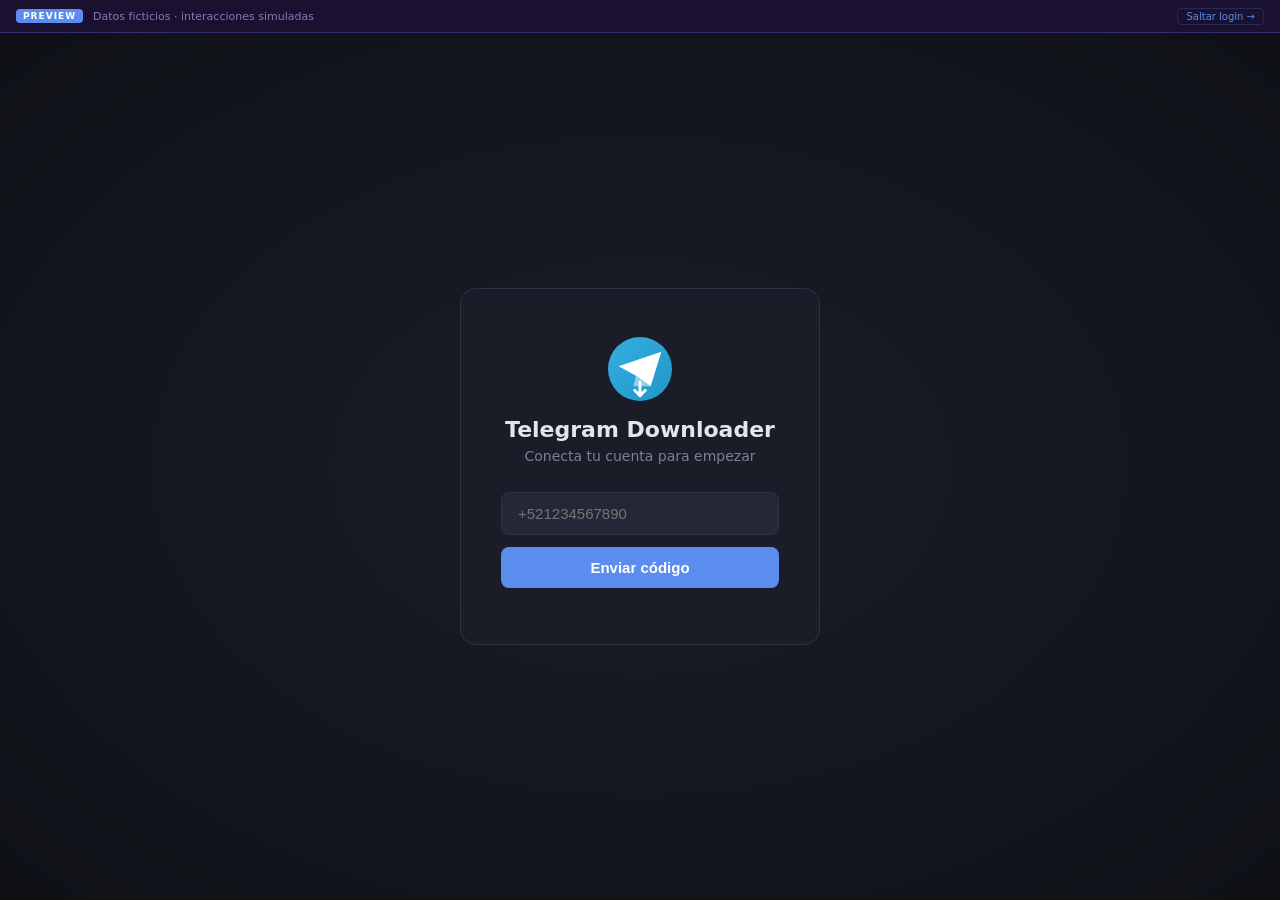
==== preview.html @ 9ed3519a "Add configurable download locations and interactive preview - Settings page lets you configure downl" ====
<!DOCTYPE html>
<html lang="es">
<head>
  <meta charset="UTF-8">
  <meta name="viewport" content="width=device-width, initial-scale=1.0">
  <title>Telegram Downloader — Preview</title>
  <style>
    .preview-bar {
      position: fixed; top: 0; left: 0; right: 0; z-index: 9999; height: 33px;
      background: #1a1030; border-bottom: 1px solid #3a2a6a;
      padding: 0 16px; font-size: 11px; color: #8878b8;
      display: flex; align-items: center; gap: 10px;
      font-family: 'Segoe UI', system-ui, sans-serif;
    }
    .preview-badge {
      background: #5b8dee; color: #fff; font-size: 9px; font-weight: 800;
      padding: 2px 7px; border-radius: 4px; letter-spacing: 1px; text-transform: uppercase;
    }
    .preview-bar a {
      color: #5b8dee; text-decoration: none; cursor: pointer;
      border: 1px solid #5b8dee33; padding: 2px 8px; border-radius: 4px; font-size: 10px;
      margin-left: auto;
    }
    .preview-bar a:hover { background: #5b8dee22; }

    :root {
      --bg: #0f1117; --bg2: #1a1d27; --bg3: #242736; --border: #2e3248;
      --accent: #5b8dee; --accent-hover: #4a7cdf;
      --green: #3dd68c; --yellow: #f5c842; --red: #e05c5c;
      --text: #e2e4f0; --muted: #7b8099; --sidebar-w: 220px;
    }
    * { box-sizing: border-box; margin: 0; padding: 0; }
    body {
      font-family: 'Segoe UI', system-ui, sans-serif;
      background: var(--bg); color: var(--text);
      height: 100vh; overflow: hidden; padding-top: 33px;
    }
    .screen { display: none; width: 100%; height: calc(100vh - 33px); }
    .screen.active { display: flex; }
    .hidden { display: none !important; }

    #screen-login {
      align-items: center; justify-content: center;
      background: radial-gradient(ellipse at center, #1a1d27 0%, #0f1117 100%);
    }
    .login-box {
      background: var(--bg2); border: 1px solid var(--border);
      border-radius: 16px; padding: 48px 40px; width: 360px; text-align: center;
    }
    .logo { margin-bottom: 16px; display: flex; justify-content: center; }
    .login-box h1 { font-size: 22px; font-weight: 700; margin-bottom: 6px; }
    .subtitle { color: var(--muted); font-size: 14px; margin-bottom: 28px; }
    .hint { color: var(--muted); font-size: 13px; margin-bottom: 14px; }
    .login-box input {
      width: 100%; background: var(--bg3); border: 1px solid var(--border);
      color: var(--text); padding: 12px 16px; border-radius: 8px;
      font-size: 15px; margin-bottom: 12px; outline: none; transition: border-color 0.2s;
    }
    .login-box input:focus { border-color: var(--accent); }
    .error { color: var(--red); font-size: 13px; margin-top: 10px; padding: 8px; background: rgba(224,92,92,0.1); border-radius: 6px; }

    .btn-primary {
      width: 100%; background: var(--accent); color: #fff; border: none;
      padding: 12px; border-radius: 8px; font-size: 15px; font-weight: 600;
      cursor: pointer; transition: background 0.2s; margin-bottom: 8px;
    }
    .btn-primary:hover { background: var(--accent-hover); }
    .btn-primary:disabled { background: var(--bg3); color: var(--muted); cursor: not-allowed; }
    .btn-ghost {
      background: transparent; border: 1px solid var(--border); color: var(--muted);
      padding: 8px 16px; border-radius: 8px; font-size: 13px; cursor: pointer; transition: all 0.2s;
    }
    .btn-ghost:hover { border-color: var(--text); color: var(--text); }
    .btn-icon {
      background: var(--bg3); border: 1px solid var(--border); color: var(--text);
      width: 36px; height: 36px; border-radius: 8px; font-size: 16px; cursor: pointer;
      display: flex; align-items: center; justify-content: center; transition: background 0.2s; flex-shrink: 0;
    }
    .btn-icon:hover { background: var(--border); }

    #screen-app { flex-direction: row; }
    #sidebar {
      width: var(--sidebar-w); background: var(--bg2);
      border-right: 1px solid var(--border); display: flex; flex-direction: column; flex-shrink: 0;
    }
    .sidebar-header {
      display: flex; align-items: center; justify-content: space-between;
      padding: 20px 16px; border-bottom: 1px solid var(--border);
    }
    .app-title { font-weight: 700; font-size: 15px; display: flex; align-items: center; }
    #btn-logout { background: none; border: none; color: var(--muted); cursor: pointer; font-size: 16px; padding: 4px; border-radius: 4px; transition: color 0.2s; }
    #btn-logout:hover { color: var(--red); }
    nav { padding: 12px 8px; display: flex; flex-direction: column; gap: 4px; }
    .nav-btn {
      background: transparent; border: none; color: var(--muted);
      text-align: left; padding: 10px 12px; border-radius: 8px;
      font-size: 14px; cursor: pointer; transition: all 0.2s;
    }
    .nav-btn:hover { background: var(--bg3); color: var(--text); }
    .nav-btn.active { background: var(--bg3); color: var(--accent); font-weight: 600; }

    #main-content { flex: 1; overflow: hidden; display: flex; flex-direction: column; }
    .view { display: none; flex-direction: column; height: 100%; overflow: hidden; }
    .view.active { display: flex; }

    .view-header {
      display: flex; align-items: center; gap: 12px;
      padding: 20px 24px 16px; border-bottom: 1px solid var(--border); flex-shrink: 0;
    }
    .view-header h2 { font-size: 18px; font-weight: 700; flex: 1; }

    .search-bar { padding: 12px 24px; flex-shrink: 0; }
    .search-bar input {
      width: 100%; background: var(--bg2); border: 1px solid var(--border);
      color: var(--text); padding: 10px 14px; border-radius: 8px; font-size: 14px; outline: none;
    }
    .search-bar input:focus { border-color: var(--accent); }

    .toolbar {
      display: flex; align-items: center; justify-content: space-between;
      padding: 10px 24px; border-bottom: 1px solid var(--border);
      flex-shrink: 0; gap: 12px; flex-wrap: wrap;
    }
    .toolbar-right { display: flex; align-items: flex-end; gap: 12px; flex-wrap: wrap; }
    .toolbar label { font-size: 13px; color: var(--muted); }
    .folder-input {
      background: var(--bg3); border: 1px solid var(--border); color: var(--text);
      padding: 7px 12px; border-radius: 6px; font-size: 13px; width: 180px; outline: none;
    }
    .folder-input:focus { border-color: var(--accent); }
    .folder-path-label { font-size: 13px; color: var(--muted); white-space: nowrap; }
    .toolbar .btn-primary { width: auto; padding: 8px 18px; font-size: 13px; margin: 0; }
    .dest-picker { display: flex; flex-direction: column; gap: 6px; }
    .dest-preview { font-size: 11px; color: var(--muted); font-family: monospace; white-space: nowrap; overflow: hidden; text-overflow: ellipsis; max-width: 420px; }
    .dest-locations { display: flex; gap: 6px; flex-wrap: wrap; margin-bottom: 2px; }
    .dest-loc-btn {
      background: var(--bg3); border: 1px solid var(--border); color: var(--muted);
      padding: 5px 14px; border-radius: 6px; font-size: 12px; font-weight: 500; cursor: pointer; transition: all 0.15s;
    }
    .dest-loc-btn:hover { border-color: var(--accent); color: var(--text); }
    .dest-loc-btn.active { background: rgba(91,141,238,0.15); border-color: var(--accent); color: var(--accent); font-weight: 600; }

    .settings-body { padding: 28px 24px; overflow-y: auto; flex: 1; display: flex; flex-direction: column; gap: 20px; }
    .settings-section { background: var(--bg2); border: 1px solid var(--border); border-radius: 12px; padding: 24px; max-width: 500px; }
    .settings-title { font-size: 15px; font-weight: 700; margin-bottom: 8px; }
    .settings-desc { font-size: 13px; color: var(--muted); margin-bottom: 16px; line-height: 1.6; }
    .settings-desc code { background: var(--bg3); padding: 1px 6px; border-radius: 4px; font-size: 11px; color: var(--text); font-family: monospace; }
    .settings-loc-item {
      display: flex; align-items: center; gap: 12px;
      padding: 12px 14px; background: var(--bg3); border: 1px solid var(--border);
      border-radius: 8px; margin-bottom: 8px;
    }
    .settings-loc-icon { font-size: 18px; flex-shrink: 0; }
    .settings-loc-info { flex: 1; min-width: 0; }
    .settings-loc-name { font-size: 13px; font-weight: 600; }
    .settings-loc-path { font-size: 11px; color: var(--muted); font-family: monospace; margin-top: 2px; }
    .settings-loc-badge {
      font-size: 10px; font-weight: 700; padding: 2px 8px; border-radius: 10px;
      background: rgba(91,141,238,0.15); color: var(--accent); text-transform: uppercase; letter-spacing: 0.5px;
    }
    .settings-hint { font-size: 12px; color: var(--muted); margin-top: 12px; padding: 10px 12px; background: var(--bg); border-radius: 6px; border: 1px solid var(--border); line-height: 1.5; }
    .settings-hint code { color: var(--yellow); font-family: monospace; font-size: 11px; }
    .checkbox-label { display: flex; align-items: center; gap: 8px; cursor: pointer; color: var(--text); font-size: 13px; }
    .checkbox-label input { width: 16px; height: 16px; cursor: pointer; accent-color: var(--accent); }

    .list-container { flex: 1; overflow-y: auto; padding: 8px 16px 24px; }
    .list-container::-webkit-scrollbar { width: 6px; }
    .list-container::-webkit-scrollbar-track { background: transparent; }
    .list-container::-webkit-scrollbar-thumb { background: var(--border); border-radius: 3px; }
    .loading, .empty-state { text-align: center; color: var(--muted); padding: 48px 24px; font-size: 14px; }

    .channel-card {
      display: flex; align-items: center; gap: 12px;
      padding: 12px 14px; border-radius: 10px; cursor: pointer; transition: background 0.15s; margin-bottom: 4px;
    }
    .channel-card:hover { background: var(--bg3); }
    .channel-avatar {
      width: 42px; height: 42px; border-radius: 50%; display: flex; align-items: center; justify-content: center;
      font-size: 18px; font-weight: 700; color: #fff; flex-shrink: 0;
    }
    .channel-info { flex: 1; min-width: 0; }
    .channel-title { font-size: 14px; font-weight: 600; white-space: nowrap; overflow: hidden; text-overflow: ellipsis; }
    .channel-meta { font-size: 12px; color: var(--muted); margin-top: 2px; }
    .channel-arrow { color: var(--muted); font-size: 16px; }

    .video-row {
      display: flex; align-items: center; gap: 12px;
      padding: 10px 12px; border-radius: 8px; transition: background 0.15s; margin-bottom: 2px;
    }
    .video-row:hover { background: var(--bg3); }
    .video-row input[type=checkbox] { width: 16px; height: 16px; cursor: pointer; accent-color: var(--accent); flex-shrink: 0; }
    .video-num { color: var(--muted); font-size: 12px; font-family: monospace; width: 40px; flex-shrink: 0; }
    .video-caption { flex: 1; font-size: 13px; white-space: nowrap; overflow: hidden; text-overflow: ellipsis; }
    .video-caption .no-caption { color: var(--muted); font-style: italic; }

    .download-card { background: var(--bg2); border: 1px solid var(--border); border-radius: 10px; padding: 16px 18px; margin-bottom: 10px; }
    .download-card-header { display: flex; align-items: center; justify-content: space-between; margin-bottom: 10px; }
    .download-title { font-size: 14px; font-weight: 600; }
    .download-status { font-size: 11px; font-weight: 600; padding: 3px 10px; border-radius: 12px; text-transform: uppercase; letter-spacing: 0.5px; }
    .status-running { background: rgba(91,141,238,0.15); color: var(--accent); }
    .status-completed { background: rgba(61,214,140,0.15); color: var(--green); }
    .status-error { background: rgba(224,92,92,0.15); color: var(--red); }
    .status-queued { background: rgba(245,200,66,0.15); color: var(--yellow); }
    .progress-bar-wrap { background: var(--bg3); border-radius: 4px; height: 6px; margin-bottom: 8px; overflow: hidden; }
    .progress-bar-fill { height: 100%; background: var(--accent); border-radius: 4px; transition: width 0.3s ease; }
    .progress-bar-fill.completed { background: var(--green); }
    .progress-bar-fill.error { background: var(--red); }
    .download-stats { display: flex; gap: 16px; font-size: 12px; color: var(--muted); margin-bottom: 10px; flex-wrap: wrap; }
    .download-stats span b { color: var(--text); }
    .download-log {
      background: #0d1117; border-radius: 6px; padding: 8px 12px;
      font-family: monospace; font-size: 11px; color: var(--muted);
      max-height: 120px; overflow-y: auto; line-height: 1.6;
    }
    .log-ok { color: var(--green); }
    .log-skip { color: var(--muted); }
    .log-fail { color: var(--red); }
    .log-dl { color: var(--accent); }
    .download-card-footer { display: flex; justify-content: flex-end; margin-top: 10px; }

    .badge { background: var(--accent); color: #fff; border-radius: 10px; font-size: 11px; font-weight: 700; padding: 2px 7px; margin-left: 6px; }

    .toast {
      position: fixed; bottom: 24px; left: 50%; transform: translateX(-50%);
      background: var(--bg3); border: 1px solid var(--border); color: var(--text);
      padding: 10px 20px; border-radius: 8px; font-size: 13px;
      z-index: 1000; pointer-events: none; opacity: 1; transition: opacity 0.3s;
    }
    .toast.hidden { opacity: 0; }
  </style>
</head>
<body>

<div class="preview-bar">
  <span class="preview-badge">Preview</span>
  <span>Datos ficticios · interacciones simuladas</span>
  <a onclick="skipToApp()">Saltar login →</a>
</div>

<!-- LOGIN -->
<div id="screen-login" class="screen active">
  <div class="login-box">
    <div class="logo">
      <svg xmlns="http://www.w3.org/2000/svg" viewBox="0 0 48 48" width="64" height="64">
        <defs>
          <linearGradient id="tg-login-bg" x1="0%" y1="0%" x2="100%" y2="100%">
            <stop offset="0%" stop-color="#37aee2"/>
            <stop offset="100%" stop-color="#1e96c8"/>
          </linearGradient>
        </defs>
        <circle cx="24" cy="24" r="24" fill="url(#tg-login-bg)"/>
        <path d="M8 22L40 11L32 37L21 29Z" fill="white"/>
        <path d="M21 29L19 37L32 37Z" fill="rgba(255,255,255,0.5)"/>
        <path d="M24 34L24 43M20 40L24 44L28 40" stroke="white" stroke-width="2.2" stroke-linecap="round" stroke-linejoin="round" fill="none"/>
      </svg>
    </div>
    <h1>Telegram Downloader</h1>
    <p class="subtitle">Conecta tu cuenta para empezar</p>
    <div id="login-phone-step">
      <input id="input-phone" type="tel" placeholder="+521234567890" autocomplete="tel">
      <button id="btn-send-code" class="btn-primary">Enviar código</button>
    </div>
    <div id="login-code-step" class="hidden">
      <p class="hint">Ingresa el código que recibiste en Telegram</p>
      <input id="input-code" type="text" placeholder="12345" maxlength="6">
      <button id="btn-verify-code" class="btn-primary">Verificar</button>
      <button id="btn-back-phone" class="btn-ghost">← Cambiar número</button>
    </div>
    <div id="login-error" class="error hidden"></div>
  </div>
</div>

<!-- APP -->
<div id="screen-app" class="screen" style="display:none">
  <aside id="sidebar">
    <div class="sidebar-header">
      <span class="app-title">
        <svg xmlns="http://www.w3.org/2000/svg" viewBox="0 0 48 48" width="20" height="20" style="vertical-align:middle;margin-right:6px;margin-bottom:2px;flex-shrink:0">
          <defs>
            <linearGradient id="tg-sidebar-bg" x1="0%" y1="0%" x2="100%" y2="100%">
              <stop offset="0%" stop-color="#37aee2"/>
              <stop offset="100%" stop-color="#1e96c8"/>
            </linearGradient>
          </defs>
          <circle cx="24" cy="24" r="24" fill="url(#tg-sidebar-bg)"/>
          <path d="M8 22L40 11L32 37L21 29Z" fill="white"/>
          <path d="M21 29L19 37L32 37Z" fill="rgba(255,255,255,0.5)"/>
          <path d="M24 34L24 43M20 40L24 44L28 40" stroke="white" stroke-width="2.2" stroke-linecap="round" stroke-linejoin="round" fill="none"/>
        </svg>TG Downloader</span>
      <button id="btn-logout" title="Cerrar sesión">⏻</button>
    </div>
    <nav>
      <button class="nav-btn active" data-view="channels">📡 Canales</button>
      <button class="nav-btn" data-view="downloads">⬇️ Descargas</button>
      <button class="nav-btn" data-view="settings">⚙️ Configuración</button>
    </nav>
  </aside>

  <main id="main-content">
    <div id="view-channels" class="view active">
      <div class="view-header">
        <h2>Canales</h2>
        <button id="btn-refresh-channels" class="btn-icon" title="Refrescar">↺</button>
      </div>
      <div class="search-bar">
        <input id="input-search-channels" type="text" placeholder="Buscar canal...">
      </div>
      <div id="channels-list" class="list-container">
        <div class="loading">Cargando canales...</div>
      </div>
    </div>

    <div id="view-channel-detail" class="view">
      <div class="view-header">
        <button id="btn-back-channels" class="btn-icon">←</button>
        <h2 id="channel-detail-title">Canal</h2>
      </div>
      <div class="toolbar">
        <label class="checkbox-label">
          <input type="checkbox" id="chk-select-all"> Seleccionar todo
        </label>
        <div class="toolbar-right">
          <div class="dest-picker">
            <div class="dest-locations" id="dest-locations"></div>
            <input id="input-subfolder" type="text" placeholder="NombreSerie" class="folder-input">
            <div class="dest-preview" id="dest-preview">📁 /downloads/…</div>
          </div>
          <button id="btn-start-download" class="btn-primary" disabled>⬇️ Descargar seleccionados</button>
        </div>
      </div>
      <div id="videos-list" class="list-container">
        <div class="loading">Cargando videos...</div>
      </div>
    </div>

    <div id="view-settings" class="view">
      <div class="view-header"><h2>Configuración</h2></div>
      <div class="settings-body">
        <div class="settings-section">
          <div class="settings-title">Ubicaciones de descarga</div>
          <div class="settings-desc">Cada ubicación es un volumen montado en el contenedor. Para agregar una nueva, monta una carpeta en ZimaOS y agrégala a la variable <code>LOCATIONS</code> en la configuración del contenedor.</div>
          <div id="settings-locations-list"></div>
          <div class="settings-hint">Para agregar <strong>carpeta2</strong>:<br>1. Agrega el volumen en ZimaOS: <code>/tu/ruta → /mnt/carpeta2</code><br>2. Agrega a la variable: <code>LOCATIONS=Downloads:/downloads,carpeta1:/mnt/carpeta1,carpeta2:/mnt/carpeta2</code></div>
        </div>
      </div>
    </div>

    <div id="view-downloads" class="view">
      <div class="view-header">
        <h2>Descargas</h2>
        <button id="btn-clear-completed" class="btn-ghost">Limpiar completadas</button>
      </div>
      <div id="downloads-list" class="list-container">
        <div class="empty-state">No hay descargas activas.</div>
      </div>
    </div>
  </main>
</div>

<div id="toast" class="toast hidden"></div>

<script>
// ── MOCK DATA ───────────────────────────────────────────────────────────────
const AVATAR_COLORS = ['#5b8dee','#7c5cbf','#3dd68c','#e05c5c','#f5c842','#37aee2','#e87d4e'];
const MOCK_LOCATIONS = [
  { name: 'Downloads', path: '/downloads' },
  { name: 'carpeta1', path: '/mnt/carpeta1' },
];
const MOCK_CHANNELS = [
  { id: '1683893058', title: '[ULS&GF] Kaitou Sentai Lupinranger VS Keisatsu Sentai Patranger', username: null, participantsCount: null },
  { id: '1234567001', title: '[ULS&RS] Bakuage Sentai Boonboomger', username: null, participantsCount: 128 },
  { id: '1234567002', title: 'No.1 Sentai Gozyuger', username: null, participantsCount: null },
  { id: '1234567003', title: 'KingOhger Fansub', username: 'kingohger', participantsCount: 1240 },
  { id: '1234567004', title: 'Kamen Rider Geats Subs', username: 'krgeats', participantsCount: 3850 },
  { id: '1234567005', title: '[DDL] Super Sentai Collection', username: null, participantsCount: 567 },
  { id: '1234567006', title: 'Ultraman Z Fansub', username: 'ultramanzfs', participantsCount: 2100 },
];

function getMockVideos(channelId) {
  if (channelId === '1683893058') {
    const v = [];
    for (let i = 1; i <= 51; i++)
      v.push({ id: 60000 + i, caption: `[ULS&GF] Lupinranger VS Patranger - ${String(i).padStart(2,'0')}${i===51?' Final':''}`, date: 1600000000 + i*86400 });
    v.push({ id: 60052, caption: '[ULS&GF] Lupinranger VS Patranger en Film', date: 1600000000+52*86400 });
    v.push({ id: 60053, caption: '[ULS&GF] Another Patren 2gou', date: 1600000000+53*86400 });
    v.push({ id: 60054, caption: '', date: 1600000000+54*86400 });
    return v;
  }
  const seed = parseInt(channelId.slice(-3));
  return Array.from({ length: 12 + (seed % 8) }, (_, i) => ({
    id: parseInt(channelId.slice(-6)) + i,
    caption: `Episodio ${String(i+1).padStart(2,'0')}`,
    date: 1600000000 + i*86400,
  }));
}

// ── MOCK API ────────────────────────────────────────────────────────────────
let mockLoggedIn = false;

async function api(url, method = 'GET', body = null) {
  await new Promise(r => setTimeout(r, 100 + Math.random() * 150));

  if (url === '/api/auth/status') return { authorized: mockLoggedIn };
  if (url === '/api/auth/logout' && method === 'POST') { mockLoggedIn = false; return { ok: true }; }
  if (url === '/api/auth/phone' && method === 'POST') return { ok: true };
  if (url === '/api/auth/code' && method === 'POST') { mockLoggedIn = true; return { ok: true }; }
  if (url === '/api/config') return appConfig;
  if (url === '/api/config' && method === 'POST') { Object.assign(appConfig, body); return { ok: true }; }
  if (url === '/api/locations') return MOCK_LOCATIONS;
  if (url === '/api/channels') return MOCK_CHANNELS;

  const vm = url.match(/\/api\/channels\/([^/]+)\/videos/);
  if (vm) {
    await new Promise(r => setTimeout(r, 400 + Math.random() * 300));
    const ch = MOCK_CHANNELS.find(c => c.id === vm[1]);
    return { channelId: vm[1], title: ch ? ch.title : 'Canal', videos: getMockVideos(vm[1]) };
  }

  if (url === '/api/download' && method === 'POST') {
    const id = 'dl-' + Date.now();
    const dl = {
      id, channelId: body.channelId, channelTitle: body.channelTitle,
      total: body.messageIds.length, done: 0, failed: 0, status: 'queued',
      outDir: `${body.downloadPath||'/downloads'}/${body.outputFolder||body.channelTitle}`,
      log: [], percent: 0,
    };
    downloads[id] = dl;
    renderDownloads();
    updateDownloadsBadge();
    simulateDownload(id, body.messageIds);
    return { downloadId: id };
  }
  if (url.startsWith('/api/downloads/') && method === 'DELETE') return { ok: true };
  if (url === '/api/downloads') return Object.values(downloads);
  return { error: 'Not found' };
}

// ── DOWNLOAD SIMULATION ──────────────────────────────────────────────────────
function simulateDownload(dlId, messageIds) {
  const dl = downloads[dlId];
  if (!dl) return;
  setTimeout(() => {
    if (!downloads[dlId]) return;
    dl.status = 'running';
    renderDownloads(); updateDownloadsBadge();
    let i = 0;
    function next() {
      if (!downloads[dlId]) return;
      if (i >= messageIds.length) {
        dl.status = 'completed'; dl.percent = 100;
        renderDownloads(); updateDownloadsBadge(); return;
      }
      const msgId = messageIds[i];
      const fname = String(msgId).padStart(5,'0') + '.mp4';
      dl.log.push(`[DL] msg ${msgId}`);
      renderDownloads();
      setTimeout(() => {
        if (!downloads[dlId]) return;
        if (Math.random() > 0.03) { dl.done++; dl.log.push(`[OK] ${fname}`); }
        else { dl.failed++; dl.log.push(`[FAIL] msg ${msgId}`); }
        dl.percent = Math.round((dl.done / dl.total) * 100);
        renderDownloads(); updateDownloadsBadge();
        i++;
        setTimeout(next, 50 + Math.random() * 100);
      }, 180 + Math.random() * 250);
    }
    next();
  }, 350);
}

// ── SKIP LOGIN ───────────────────────────────────────────────────────────────
function skipToApp() { mockLoggedIn = true; showApp(); }

// ── APP STATE ────────────────────────────────────────────────────────────────
let currentChannelId = null;
let currentChannelTitle = null;
let currentDownloadPath = '/downloads';
let downloads = {};
let appConfig = {};

// ── WEBSOCKET (no-op in preview) ─────────────────────────────────────────────
function initWebSocket() {}

// ── INIT ─────────────────────────────────────────────────────────────────────
document.addEventListener('DOMContentLoaded', async () => {
  initWebSocket();
  const { authorized } = await api('/api/auth/status');
  if (authorized) showApp(); else showLogin();
  bindEvents();
});

// ── LOGIN ─────────────────────────────────────────────────────────────────────
function showLogin() {
  document.getElementById('screen-login').style.display = 'flex';
  document.getElementById('screen-app').style.display = 'none';
}
function showApp() {
  document.getElementById('screen-login').style.display = 'none';
  document.getElementById('screen-app').style.display = 'flex';
  loadAppConfig();
  loadChannels();
}

function bindEvents() {
  document.getElementById('btn-send-code').onclick = sendPhone;
  document.getElementById('btn-verify-code').onclick = verifyCode;
  document.getElementById('btn-back-phone').onclick = () => {
    document.getElementById('login-code-step').classList.add('hidden');
    document.getElementById('login-phone-step').classList.remove('hidden');
  };
  document.getElementById('input-phone').addEventListener('keydown', e => { if (e.key==='Enter') sendPhone(); });
  document.getElementById('input-code').addEventListener('keydown', e => { if (e.key==='Enter') verifyCode(); });
  document.getElementById('btn-logout').onclick = async () => { await api('/api/auth/logout','POST'); showLogin(); };
  document.querySelectorAll('.nav-btn').forEach(btn => {
    btn.onclick = () => {
      document.querySelectorAll('.nav-btn').forEach(b => b.classList.remove('active'));
      btn.classList.add('active');
      if (btn.dataset.view === 'settings') loadSettings();
      showView(btn.dataset.view);
    };
  });
  document.getElementById('btn-refresh-channels').onclick = loadChannels;
  document.getElementById('input-search-channels').oninput = filterChannels;
  document.getElementById('btn-back-channels').onclick = () => showView('channels');
  document.getElementById('chk-select-all').onchange = toggleSelectAll;
  document.getElementById('input-subfolder').addEventListener('input', updatePathPreview);
  document.getElementById('btn-start-download').onclick = startDownload;
  document.getElementById('btn-clear-completed').onclick = clearCompleted;
}

async function sendPhone() {
  const phone = document.getElementById('input-phone').value.trim();
  if (!phone) return;
  setLoginError('');
  const btn = document.getElementById('btn-send-code');
  btn.disabled = true; btn.textContent = 'Enviando...';
  const res = await api('/api/auth/phone','POST',{phone});
  btn.disabled = false; btn.textContent = 'Enviar código';
  if (res.ok) {
    document.getElementById('login-phone-step').classList.add('hidden');
    document.getElementById('login-code-step').classList.remove('hidden');
    document.getElementById('input-code').focus();
  } else { setLoginError(res.error||'Error al enviar código'); }
}

async function verifyCode() {
  const code = document.getElementById('input-code').value.trim();
  if (!code) return;
  setLoginError('');
  const btn = document.getElementById('btn-verify-code');
  btn.disabled = true; btn.textContent = 'Verificando...';
  const res = await api('/api/auth/code','POST',{code});
  btn.disabled = false; btn.textContent = 'Verificar';
  if (res.ok) showApp(); else setLoginError(res.error||'Código incorrecto');
}

function setLoginError(msg) {
  const el = document.getElementById('login-error');
  el.textContent = msg;
  el.classList.toggle('hidden', !msg);
}

// ── VIEWS ─────────────────────────────────────────────────────────────────────
function showView(name) {
  document.querySelectorAll('.view').forEach(v => v.classList.remove('active'));
  const id = name === 'channel-detail' ? 'view-channel-detail' : `view-${name}`;
  const el = document.getElementById(id);
  if (el) el.classList.add('active');
}

// ── CHANNELS ──────────────────────────────────────────────────────────────────
let allChannels = [];

async function loadChannels() {
  const list = document.getElementById('channels-list');
  list.innerHTML = '<div class="loading">Cargando canales...</div>';
  const channels = await api('/api/channels');
  if (channels.error) { list.innerHTML = `<div class="empty-state">${channels.error}</div>`; return; }
  allChannels = channels;
  renderChannels(channels);
}

function filterChannels() {
  const q = document.getElementById('input-search-channels').value.toLowerCase();
  renderChannels(allChannels.filter(c => c.title.toLowerCase().includes(q)));
}

function renderChannels(channels) {
  const list = document.getElementById('channels-list');
  if (!channels.length) { list.innerHTML = '<div class="empty-state">No se encontraron canales.</div>'; return; }
  list.innerHTML = channels.map((c, i) => `
    <div class="channel-card" data-id="${c.id}" data-title="${escHtml(c.title)}">
      <div class="channel-avatar" style="background:${AVATAR_COLORS[i%AVATAR_COLORS.length]}">${c.title.charAt(0).toUpperCase()}</div>
      <div class="channel-info">
        <div class="channel-title">${escHtml(c.title)}</div>
        <div class="channel-meta">${c.username?'@'+c.username:'Canal privado'}${c.participantsCount?' · '+c.participantsCount.toLocaleString()+' miembros':''}</div>
      </div>
      <span class="channel-arrow">›</span>
    </div>`).join('');
  list.querySelectorAll('.channel-card').forEach(card => {
    card.onclick = () => openChannel(card.dataset.id, card.dataset.title);
  });
}

// ── CHANNEL DETAIL ────────────────────────────────────────────────────────────
async function openChannel(id, title) {
  currentChannelId = id; currentChannelTitle = title;
  document.getElementById('channel-detail-title').textContent = title;
  document.getElementById('input-subfolder').value = sanitizeFolderName(title);
  renderLocationButtons();
  updatePathPreview();
  document.getElementById('btn-start-download').disabled = true;
  document.getElementById('chk-select-all').checked = false;
  showView('channel-detail');
  const list = document.getElementById('videos-list');
  list.innerHTML = '<div class="loading">Cargando videos...</div>';
  const res = await api(`/api/channels/${id}/videos`);
  if (res.error) { list.innerHTML = `<div class="empty-state">${res.error}</div>`; return; }
  const videos = res.videos.sort((a,b) => a.id - b.id);
  if (!videos.length) { list.innerHTML = '<div class="empty-state">No hay videos en este canal.</div>'; return; }
  list.innerHTML = videos.map((v,i) => `
    <div class="video-row">
      <input type="checkbox" class="video-chk" data-id="${v.id}">
      <span class="video-num">#${String(i+1).padStart(3,'0')}</span>
      <span class="video-caption">${v.caption ? escHtml(v.caption) : '<span class="no-caption">Sin título</span>'}</span>
    </div>`).join('');
  list.querySelectorAll('.video-chk').forEach(chk => { chk.onchange = updateDownloadBtn; });
}

function toggleSelectAll() {
  const checked = document.getElementById('chk-select-all').checked;
  document.querySelectorAll('.video-chk').forEach(c => c.checked = checked);
  updateDownloadBtn();
}

function updateDownloadBtn() {
  const count = document.querySelectorAll('.video-chk:checked').length;
  const btn = document.getElementById('btn-start-download');
  btn.disabled = count === 0;
  btn.textContent = count > 0 ? `⬇️ Descargar (${count} seleccionados)` : '⬇️ Descargar seleccionados';
}

async function startDownload() {
  const messageIds = [...document.querySelectorAll('.video-chk:checked')].map(c => parseInt(c.dataset.id));
  const outputFolder = document.getElementById('input-subfolder').value.trim() || currentChannelTitle;
  if (!messageIds.length) return;
  const res = await api('/api/download','POST',{ channelId: currentChannelId, channelTitle: currentChannelTitle, messageIds, outputFolder, downloadPath: currentDownloadPath });
  if (res.downloadId) {
    toast(`Descarga iniciada (${messageIds.length} videos)`);
    document.querySelectorAll('.nav-btn').forEach(b => b.classList.remove('active'));
    document.querySelector('[data-view="downloads"]').classList.add('active');
    showView('downloads');
  } else { toast('Error: ' + (res.error||'desconocido')); }
}

// ── DOWNLOADS ─────────────────────────────────────────────────────────────────
function renderDownloads() {
  const list = document.getElementById('downloads-list');
  const all = Object.values(downloads);
  if (!all.length) { list.innerHTML = '<div class="empty-state">No hay descargas activas.</div>'; return; }
  const sorted = all.sort((a,b) => ({'running':0,'queued':1,'error':2,'completed':3}[a.status]??4) - ({'running':0,'queued':1,'error':2,'completed':3}[b.status]??4));
  const statusLabel = { running:'Descargando', queued:'En cola', completed:'Completado', error:'Error' };
  list.innerHTML = sorted.map(dl => {
    const pct = dl.percent;
    const fillClass = dl.status==='completed'?'completed':dl.status==='error'?'error':'';
    const logHtml = dl.log.map(line => {
      if (line.startsWith('[OK]')) return `<div class="log-ok">${escHtml(line)}</div>`;
      if (line.startsWith('[SKIP]')) return `<div class="log-skip">${escHtml(line)}</div>`;
      if (line.startsWith('[FAIL]')||line.startsWith('[ERROR]')) return `<div class="log-fail">${escHtml(line)}</div>`;
      return `<div class="log-dl">${escHtml(line)}</div>`;
    }).join('');
    return `<div class="download-card" data-id="${dl.id}">
      <div class="download-card-header">
        <div class="download-title">${escHtml(dl.channelTitle||dl.channelId)}</div>
        <span class="download-status status-${dl.status}">${statusLabel[dl.status]||dl.status}</span>
      </div>
      <div class="progress-bar-wrap"><div class="progress-bar-fill ${fillClass}" style="width:${pct}%"></div></div>
      <div class="download-stats">
        <span><b>${dl.done}</b> / ${dl.total} videos</span>
        <span><b>${pct}%</b></span>
        ${dl.failed?`<span style="color:var(--red)"><b>${dl.failed}</b> fallidos</span>`:''}
        <span style="color:var(--muted)">${escHtml(dl.outDir)}</span>
      </div>
      <div class="download-log">${logHtml||'<span style="color:var(--muted)">Iniciando...</span>'}</div>
      ${dl.status==='completed'||dl.status==='error'?`<div class="download-card-footer"><button class="btn-ghost btn-remove-dl" data-id="${dl.id}">Eliminar</button></div>`:''}
    </div>`;
  }).join('');
  list.querySelectorAll('.btn-remove-dl').forEach(btn => {
    btn.onclick = async () => {
      await api(`/api/downloads/${btn.dataset.id}`,'DELETE');
      delete downloads[btn.dataset.id];
      renderDownloads(); updateDownloadsBadge();
    };
  });
  list.querySelectorAll('.download-log').forEach(log => { log.scrollTop = log.scrollHeight; });
}

async function clearCompleted() {
  for (const dl of Object.values(downloads).filter(d => d.status==='completed'||d.status==='error')) {
    await api(`/api/downloads/${dl.id}`,'DELETE');
    delete downloads[dl.id];
  }
  renderDownloads(); updateDownloadsBadge();
}

function updateDownloadsBadge() {
  const active = Object.values(downloads).filter(d => d.status==='running'||d.status==='queued').length;
  const btn = document.querySelector('[data-view="downloads"]');
  const ex = btn.querySelector('.badge'); if (ex) ex.remove();
  if (active > 0) btn.insertAdjacentHTML('beforeend', `<span class="badge">${active}</span>`);
}

// ── UTILS ─────────────────────────────────────────────────────────────────────
function escHtml(str) {
  return String(str).replace(/&/g,'&amp;').replace(/</g,'&lt;').replace(/>/g,'&gt;').replace(/"/g,'&quot;');
}
function sanitizeFolderName(name) { return name.replace(/[<>:"/\\|?*]/g,'').trim(); }

function updatePathPreview() {
  const sub = document.getElementById('input-subfolder').value.trim();
  const parts = [currentDownloadPath, sub || '…'].filter(Boolean);
  document.getElementById('dest-preview').textContent = '📁 ' + parts.join('/');
}

async function loadAppConfig() {
  const cfg = await api('/api/config');
  if (!cfg.error) appConfig = cfg;
}

function renderLocationButtons() {
  const container = document.getElementById('dest-locations');
  container.innerHTML = MOCK_LOCATIONS.map(loc =>
    `<button class="dest-loc-btn${loc.path === currentDownloadPath ? ' active' : ''}" data-path="${escHtml(loc.path)}">${escHtml(loc.name)}</button>`
  ).join('');
  container.querySelectorAll('.dest-loc-btn').forEach(btn => {
    btn.onclick = () => {
      currentDownloadPath = btn.dataset.path;
      container.querySelectorAll('.dest-loc-btn').forEach(b => b.classList.remove('active'));
      btn.classList.add('active');
      updatePathPreview();
    };
  });
}

function loadSettings() {
  const list = document.getElementById('settings-locations-list');
  if (!list) return;
  list.innerHTML = MOCK_LOCATIONS.map((loc, i) => `
    <div class="settings-loc-item">
      <div class="settings-loc-icon">📁</div>
      <div class="settings-loc-info">
        <div class="settings-loc-name">${escHtml(loc.name)}</div>
        <div class="settings-loc-path">${escHtml(loc.path)}</div>
      </div>
      ${i === 0 ? '<span class="settings-loc-badge">Default</span>' : ''}
    </div>`).join('');
}

let toastTimer;
function toast(msg) {
  const el = document.getElementById('toast');
  el.textContent = msg; el.classList.remove('hidden');
  clearTimeout(toastTimer);
  toastTimer = setTimeout(() => el.classList.add('hidden'), 3000);
}
</script>
</body>
</html>
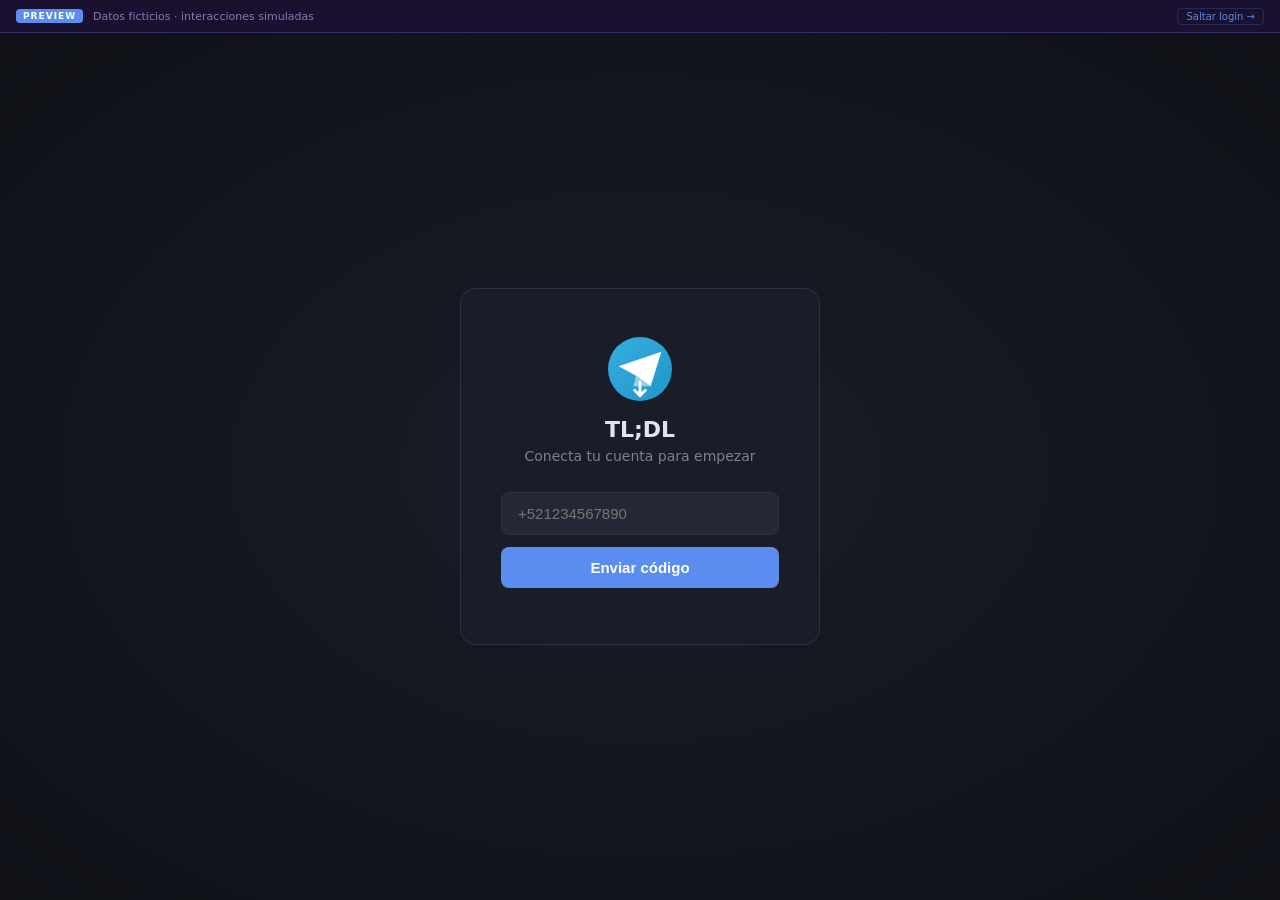
==== commit ff409470: "feat: unified media search/filter bar and show real filenames - Add text search + format dropdown al" ====
--- a/preview.html
+++ b/preview.html
@@ -3,7 +3,7 @@
 <head>
   <meta charset="UTF-8">
   <meta name="viewport" content="width=device-width, initial-scale=1.0">
-  <title>Telegram Downloader — Preview</title>
+  <title>TL;DL — Preview</title>
   <style>
     .preview-bar {
       position: fixed; top: 0; left: 0; right: 0; z-index: 9999; height: 33px;
@@ -192,6 +192,18 @@
     .video-num { color: var(--muted); font-size: 12px; font-family: monospace; width: 40px; flex-shrink: 0; }
     .video-caption { flex: 1; font-size: 13px; white-space: nowrap; overflow: hidden; text-overflow: ellipsis; }
     .video-caption .no-caption { color: var(--muted); font-style: italic; }
+    .media-filter-bar { display: flex; gap: 6px; padding: 8px 24px; flex-shrink: 0; border-bottom: 1px solid var(--border); flex-wrap: wrap; }
+    .media-filter-bar:empty { display: none; }
+    .media-filter-btn { background: var(--bg3); border: 1px solid var(--border); color: var(--muted); padding: 4px 12px; border-radius: 6px; font-size: 12px; font-weight: 500; cursor: pointer; transition: all 0.15s; }
+    .media-filter-btn:hover { border-color: var(--accent); color: var(--text); }
+    .media-filter-btn.active { background: rgba(91,141,238,0.15); border-color: var(--accent); color: var(--accent); font-weight: 600; }
+    .media-badge { font-size: 9px; font-weight: 700; padding: 2px 6px; border-radius: 4px; text-transform: uppercase; letter-spacing: 0.5px; flex-shrink: 0; font-family: monospace; }
+    .media-badge-video    { background: rgba(91,141,238,0.15);  color: var(--accent); }
+    .media-badge-document { background: rgba(245,200,66,0.15);  color: var(--yellow); }
+    .media-badge-photo    { background: rgba(61,214,140,0.15);  color: var(--green); }
+    .media-badge-audio    { background: rgba(232,125,78,0.15);  color: #e87d4e; }
+    .media-badge-voice    { background: rgba(232,125,78,0.15);  color: #e87d4e; }
+    .media-badge-gif      { background: rgba(124,92,191,0.15);  color: #7c5cbf; }
 
     .download-card { background: var(--bg2); border: 1px solid var(--border); border-radius: 10px; padding: 16px 18px; margin-bottom: 10px; }
     .download-card-header { display: flex; align-items: center; justify-content: space-between; margin-bottom: 10px; }
@@ -254,7 +266,7 @@
         <path d="M24 34L24 43M20 40L24 44L28 40" stroke="white" stroke-width="2.2" stroke-linecap="round" stroke-linejoin="round" fill="none"/>
       </svg>
     </div>
-    <h1>Telegram Downloader</h1>
+    <h1>TL;DL</h1>
     <p class="subtitle">Conecta tu cuenta para empezar</p>
     <div id="login-phone-step">
       <input id="input-phone" type="tel" placeholder="+521234567890" autocomplete="tel">
@@ -328,8 +340,9 @@
           <button id="btn-start-download" class="btn-primary" disabled>⬇️ Descargar seleccionados</button>
         </div>
       </div>
+      <div id="media-filter-bar" class="media-filter-bar"></div>
       <div id="videos-list" class="list-container">
-        <div class="loading">Cargando videos...</div>
+        <div class="loading">Cargando...</div>
       </div>
     </div>
 
@@ -376,22 +389,28 @@
   { id: '1234567006', title: 'Ultraman Z Fansub', username: 'ultramanzfs', participantsCount: 2100 },
 ];
 
-function getMockVideos(channelId) {
+function getMockMedia(channelId) {
   if (channelId === '1683893058') {
     const v = [];
     for (let i = 1; i <= 51; i++)
-      v.push({ id: 60000 + i, caption: `[ULS&GF] Lupinranger VS Patranger - ${String(i).padStart(2,'0')}${i===51?' Final':''}`, date: 1600000000 + i*86400 });
-    v.push({ id: 60052, caption: '[ULS&GF] Lupinranger VS Patranger en Film', date: 1600000000+52*86400 });
-    v.push({ id: 60053, caption: '[ULS&GF] Another Patren 2gou', date: 1600000000+53*86400 });
-    v.push({ id: 60054, caption: '', date: 1600000000+54*86400 });
+      v.push({ id: 60000+i, caption: `[ULS&GF] Lupinranger VS Patranger - ${String(i).padStart(2,'0')}${i===51?' Final':''}`, date: 1600000000+i*86400, mediaType: 'document', filename: `[ULS&GF] LupVsPat - ${String(i).padStart(2,'0')}.mkv` });
+    v.push({ id: 60052, caption: '[ULS&GF] Lupinranger VS Patranger en Film', date: 1600000000+52*86400, mediaType: 'document', filename: '[ULS&GF] LupVsPat - Movie.mkv' });
+    v.push({ id: 60053, caption: '[ULS&GF] Another Patren 2gou', date: 1600000000+53*86400, mediaType: 'document', filename: '[ULS&GF] Another Patren 2gou.mkv' });
+    v.push({ id: 60054, caption: '', date: 1600000000+54*86400, mediaType: 'photo', filename: '60054.jpg' });
     return v;
   }
   const seed = parseInt(channelId.slice(-3));
-  return Array.from({ length: 12 + (seed % 8) }, (_, i) => ({
-    id: parseInt(channelId.slice(-6)) + i,
-    caption: `Episodio ${String(i+1).padStart(2,'0')}`,
-    date: 1600000000 + i*86400,
-  }));
+  return Array.from({ length: 12 + (seed % 8) }, (_, i) => {
+    const isPhoto = i % 7 === 6;
+    const isAudio = i % 9 === 8;
+    return {
+      id: parseInt(channelId.slice(-6)) + i,
+      caption: `Episodio ${String(i+1).padStart(2,'0')}`,
+      date: 1600000000 + i*86400,
+      mediaType: isPhoto ? 'photo' : isAudio ? 'audio' : 'video',
+      filename: `${String(parseInt(channelId.slice(-6))+i).padStart(5,'0')}.${isPhoto?'jpg':isAudio?'mp3':'mp4'}`,
+    };
+  });
 }
 
 // ── MOCK API ────────────────────────────────────────────────────────────────
@@ -409,11 +428,11 @@
   if (url === '/api/locations') return MOCK_LOCATIONS;
   if (url === '/api/channels') return MOCK_CHANNELS;
 
-  const vm = url.match(/\/api\/channels\/([^/]+)\/videos/);
+  const vm = url.match(/\/api\/channels\/([^/]+)\/media/);
   if (vm) {
     await new Promise(r => setTimeout(r, 400 + Math.random() * 300));
     const ch = MOCK_CHANNELS.find(c => c.id === vm[1]);
-    return { channelId: vm[1], title: ch ? ch.title : 'Canal', videos: getMockVideos(vm[1]) };
+    return { channelId: vm[1], title: ch ? ch.title : 'Canal', media: getMockMedia(vm[1]) };
   }
 
   if (url === '/api/download' && method === 'POST') {
@@ -475,6 +494,8 @@
 let currentChannelId = null;
 let currentChannelTitle = null;
 let currentDownloadPath = '/downloads';
+let currentMediaList = [];
+let currentMediaFilter = 'all';
 let downloads = {};
 let appConfig = {};
 
@@ -613,18 +634,51 @@
   document.getElementById('chk-select-all').checked = false;
   showView('channel-detail');
   const list = document.getElementById('videos-list');
-  list.innerHTML = '<div class="loading">Cargando videos...</div>';
-  const res = await api(`/api/channels/${id}/videos`);
+  list.innerHTML = '<div class="loading">Cargando...</div>';
+  const res = await api(`/api/channels/${id}/media`);
   if (res.error) { list.innerHTML = `<div class="empty-state">${res.error}</div>`; return; }
-  const videos = res.videos.sort((a,b) => a.id - b.id);
-  if (!videos.length) { list.innerHTML = '<div class="empty-state">No hay videos en este canal.</div>'; return; }
-  list.innerHTML = videos.map((v,i) => `
-    <div class="video-row">
+  currentMediaList = res.media.sort((a,b) => a.id - b.id);
+  currentMediaFilter = 'all';
+  renderFilterButtons();
+  renderMediaList('all');
+}
+
+function renderFilterButtons() {
+  const bar = document.getElementById('media-filter-bar');
+  if (!currentMediaList.length) { bar.innerHTML = ''; return; }
+  const counts = {};
+  currentMediaList.forEach(v => { counts[v.mediaType] = (counts[v.mediaType]||0) + 1; });
+  const types = Object.keys(counts);
+  bar.innerHTML = `<button class="media-filter-btn active" data-filter="all">Todos (${currentMediaList.length})</button>` +
+    types.map(t => `<button class="media-filter-btn" data-filter="${t}">${t} (${counts[t]})</button>`).join('');
+  bar.querySelectorAll('.media-filter-btn').forEach(btn => {
+    btn.onclick = () => renderMediaList(btn.dataset.filter);
+  });
+}
+
+function renderMediaList(filter) {
+  currentMediaFilter = filter;
+  document.querySelectorAll('.media-filter-btn').forEach(b => b.classList.toggle('active', b.dataset.filter === filter));
+  const items = filter === 'all' ? currentMediaList : currentMediaList.filter(v => v.mediaType === filter);
+  const list = document.getElementById('videos-list');
+  if (!items.length) {
+    list.innerHTML = '<div class="empty-state">No hay archivos de este tipo.</div>';
+    document.getElementById('chk-select-all').checked = false;
+    updateDownloadBtn(); return;
+  }
+  list.innerHTML = items.map((v,i) => {
+    const label = v.caption ? escHtml(v.caption) : (v.filename ? escHtml(v.filename) : '<span class="no-caption">Sin título</span>');
+    const badge = `<span class="media-badge media-badge-${v.mediaType||'document'}">${v.mediaType||'doc'}</span>`;
+    return `<div class="video-row">
       <input type="checkbox" class="video-chk" data-id="${v.id}">
       <span class="video-num">#${String(i+1).padStart(3,'0')}</span>
-      <span class="video-caption">${v.caption ? escHtml(v.caption) : '<span class="no-caption">Sin título</span>'}</span>
-    </div>`).join('');
+      ${badge}
+      <span class="video-caption">${label}</span>
+    </div>`;
+  }).join('');
   list.querySelectorAll('.video-chk').forEach(chk => { chk.onchange = updateDownloadBtn; });
+  document.getElementById('chk-select-all').checked = false;
+  updateDownloadBtn();
 }
 
 function toggleSelectAll() {
@@ -637,7 +691,7 @@
   const count = document.querySelectorAll('.video-chk:checked').length;
   const btn = document.getElementById('btn-start-download');
   btn.disabled = count === 0;
-  btn.textContent = count > 0 ? `⬇️ Descargar (${count} seleccionados)` : '⬇️ Descargar seleccionados';
+  btn.textContent = count > 0 ? `⬇️ Descargar (${count} archivos)` : '⬇️ Descargar seleccionados';
 }
 
 async function startDownload() {
